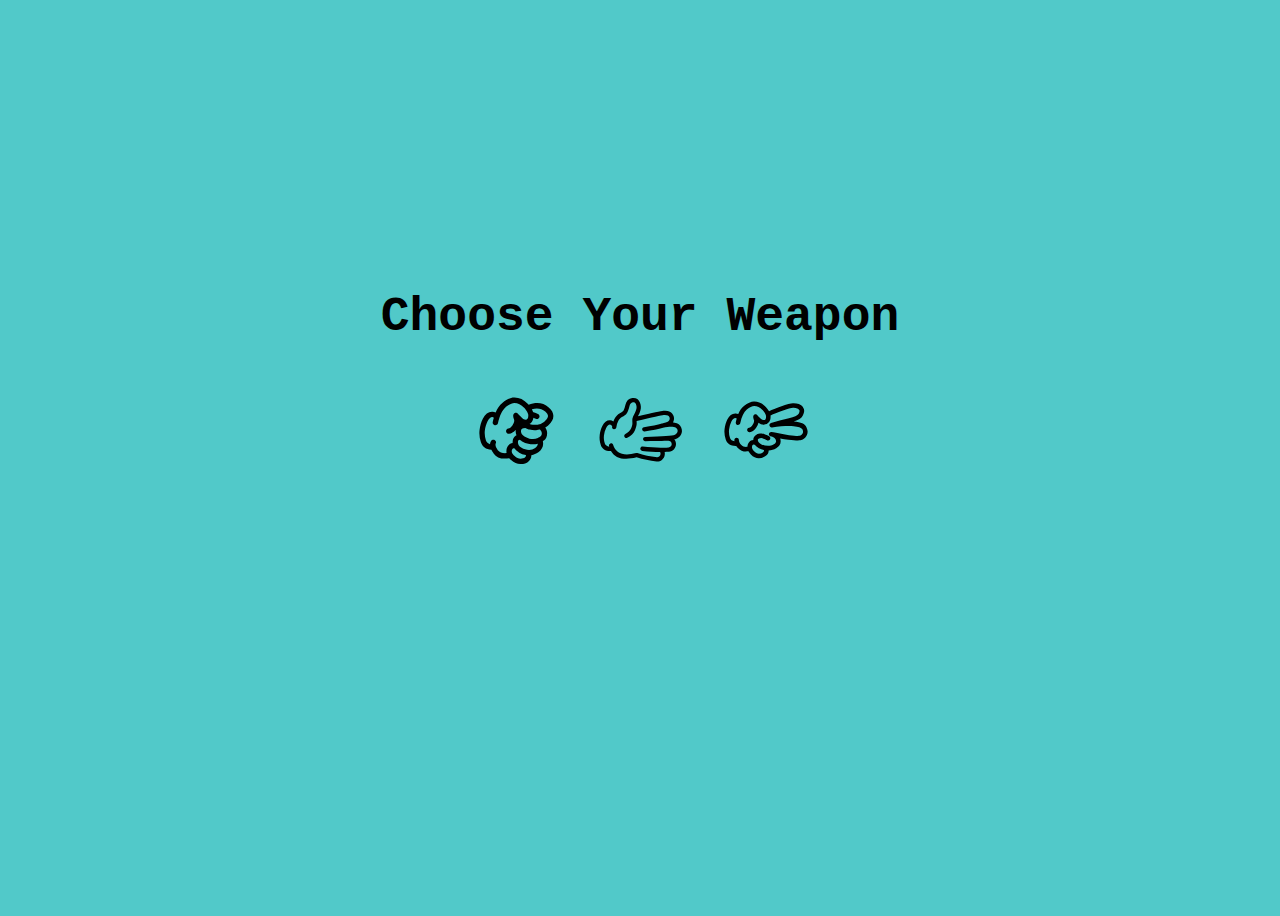
==== page1.html @ e64d2bbb "added many files" ====
<html>
  <head>
    <link rel="stylesheet" href="css/style1.css">
    <meta charset="utf-8"/>
  </head>
  <body>
    <div class="container">
      <h1>Choose Your Weapon</h1>
      <img src="img/rock.svg" alt="rock">
      <img src="img/paper.svg" alt="paper">
      <img src="img/scissors.svg" alt="scissors">
      <p></p>
    </div>
  <script src='js/app.js'></script>
  </body>
</html>
---- css/style1.css ----
body {
  background-color: rgba(34, 187, 187, 0.788);
  font-family: monospace;
  text-align: center;
  font-size: 1.5rem;
  position: relative;
  height: 100%;
}

img {
  padding: 10px;
  transition: 0.25s;
}

img:hover {
  transform: scale(1.4);
  
}

.container {
  position: absolute;
  top: 50%;
  left: 50%;
  transform: translate(-50%, -50%);
  min-height: 400px;
}
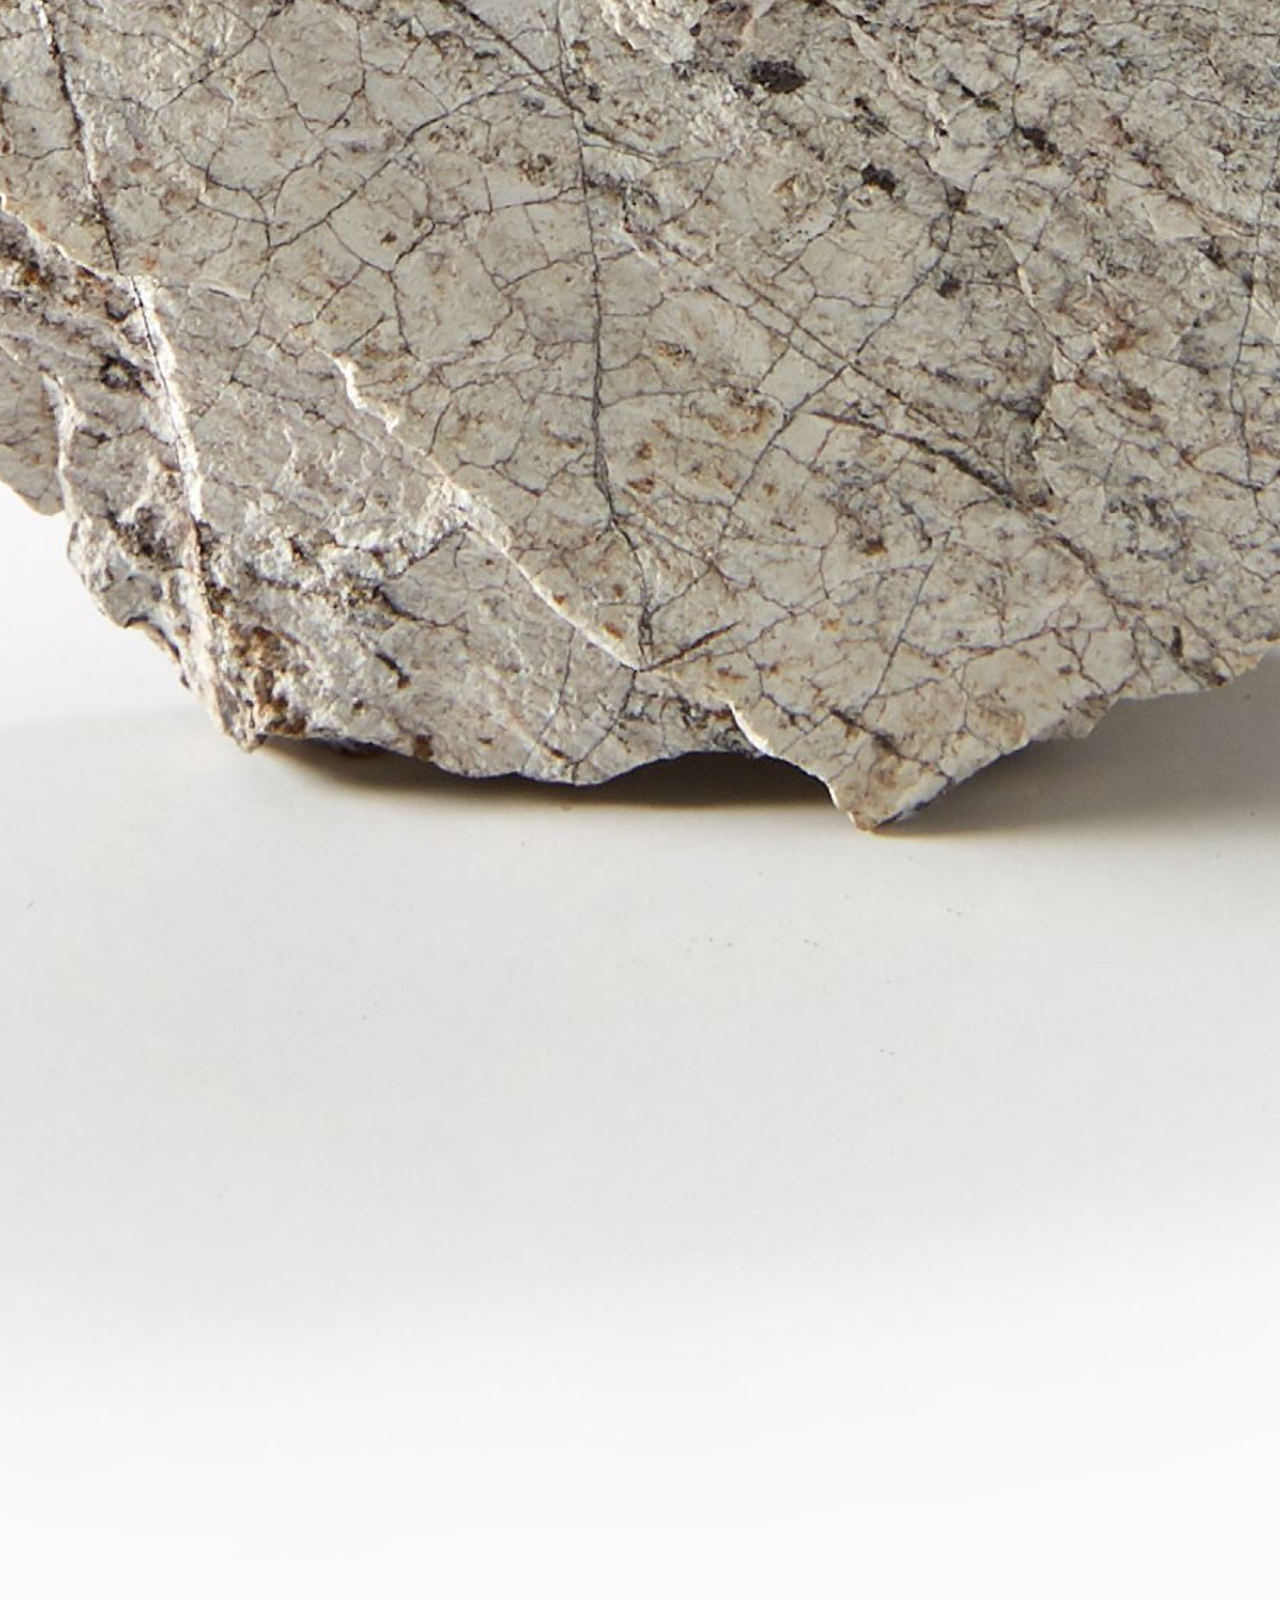
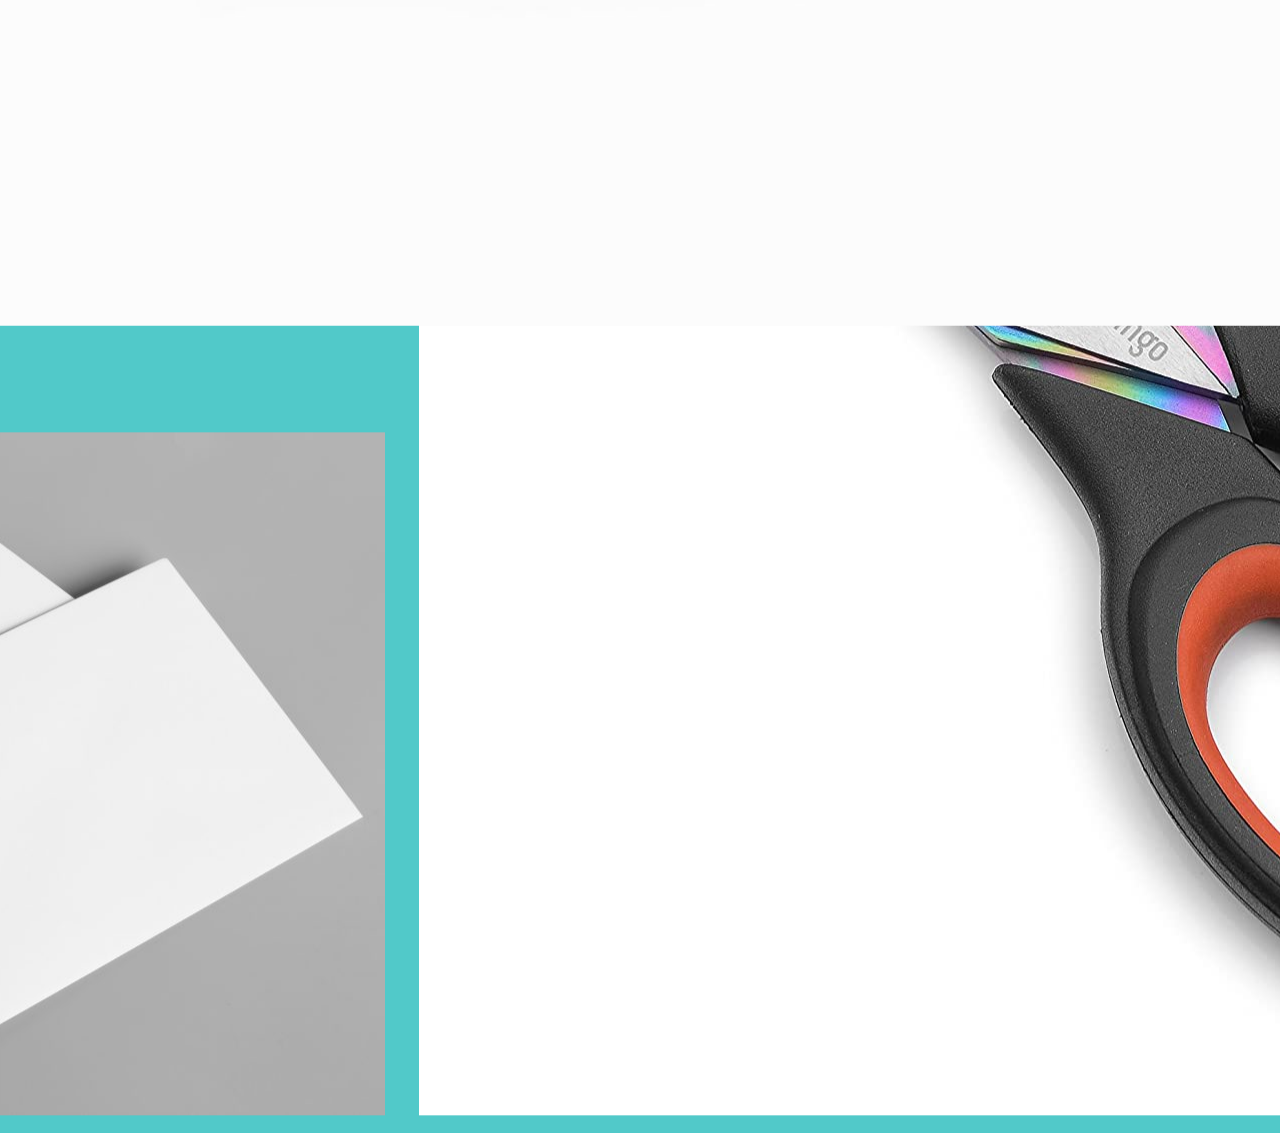
==== commit 0a0e080b: "Images added" ====
--- a/page1.html
+++ b/page1.html
@@ -6,10 +6,9 @@
   <body>
     <div class="container">
       <h1>Choose Your Weapon</h1>
-      <img src="img/rock.svg" alt="rock">
-      <img src="img/paper.svg" alt="paper">
-      <img src="img/scissors.svg" alt="scissors">
-      <p></p>
+      <img src="img/rock.png" class="weapon" alt="rock">
+      <img src="img/paper.png" class="weapon" alt="paper">
+      <img src="img/scissors.png" class="weapon" alt="scissors">
     </div>
   <script src='js/app.js'></script>
   </body>
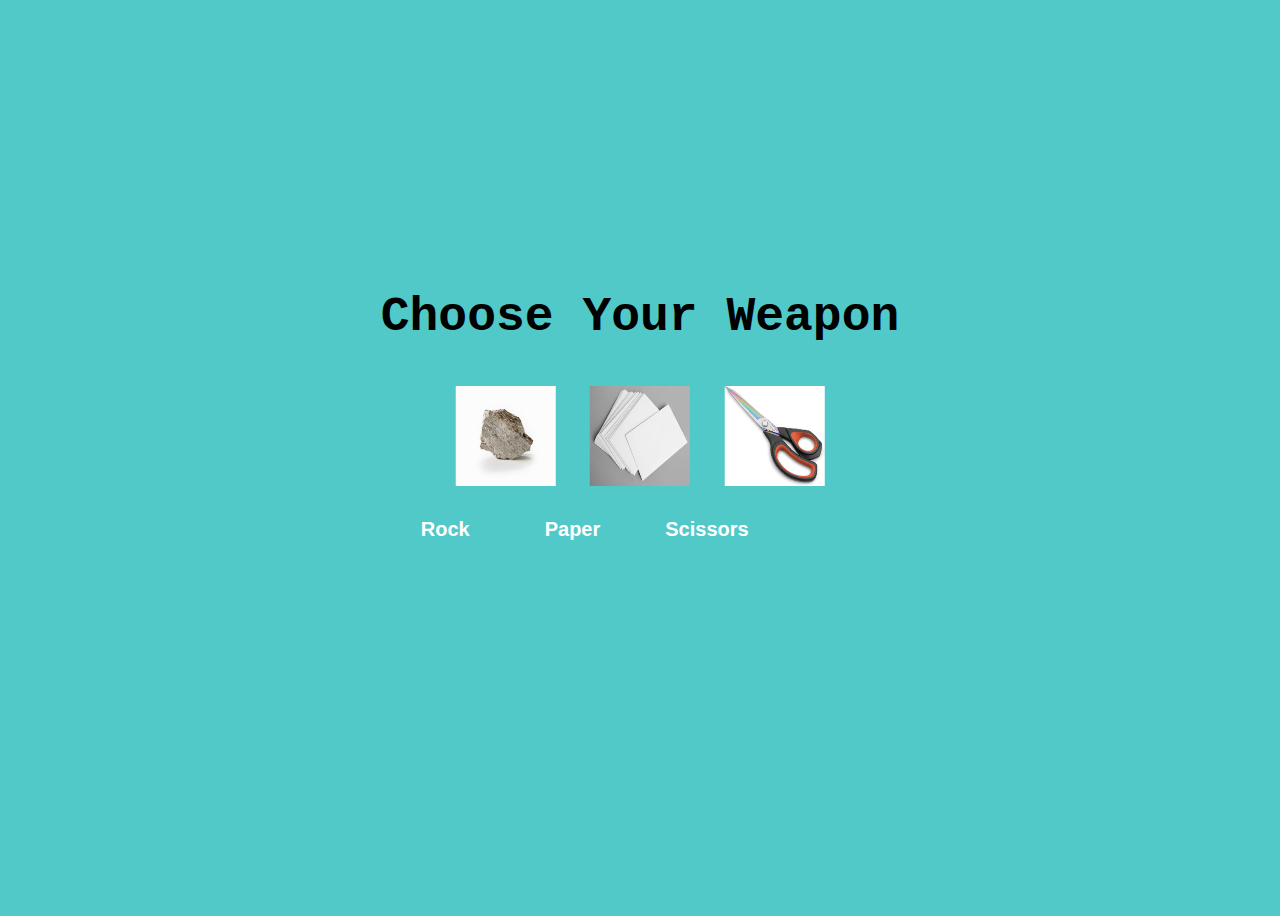
==== commit 0d3c814d: "added label" ====
--- a/page1.html
+++ b/page1.html
@@ -3,13 +3,53 @@
     <link rel="stylesheet" href="css/style1.css">
     <meta charset="utf-8"/>
   </head>
+  <style>
+	.weapon {
+		width: 100px;
+		height : 100px;
+	}
+	
+	.label {
+		font-weight: bold;
+		font-family: arial;
+		color: white;
+		font-size: 20px;
+		float: left;
+	}
+	
+	#rock {
+		margin: 15px 50px 0 40px;
+	}
+	
+	#paper {
+		margin: 15px 50px 0 25px;
+	}
+	
+	#scissors {
+		margin: 15px 0 5px 15px;
+	}
+	
+	#label-container {
+		margin: 0 auto;
+		width: 100%;
+	}
+  </style>
   <body>
     <div class="container">
       <h1>Choose Your Weapon</h1>
-      <img src="img/rock.png" class="weapon" alt="rock">
-      <img src="img/paper.png" class="weapon" alt="paper">
-      <img src="img/scissors.png" class="weapon" alt="scissors">
+      <img src="img/rock.png" class="weapon">
+      <img src="img/paper.png" class="weapon">
+      <img src="img/scissors.png" class="weapon">
+	  
+	  <div id="label-container">
+		<p id="rock" class="label">Rock</p>
+		<p id="paper" class="label">Paper</p>
+		<p id="scissors" class="label">Scissors</p>
+	  </div>
     </div>
+	<div id="label-container">
+	
+	</div>
   <script src='js/app.js'></script>
   </body>
 </html>
